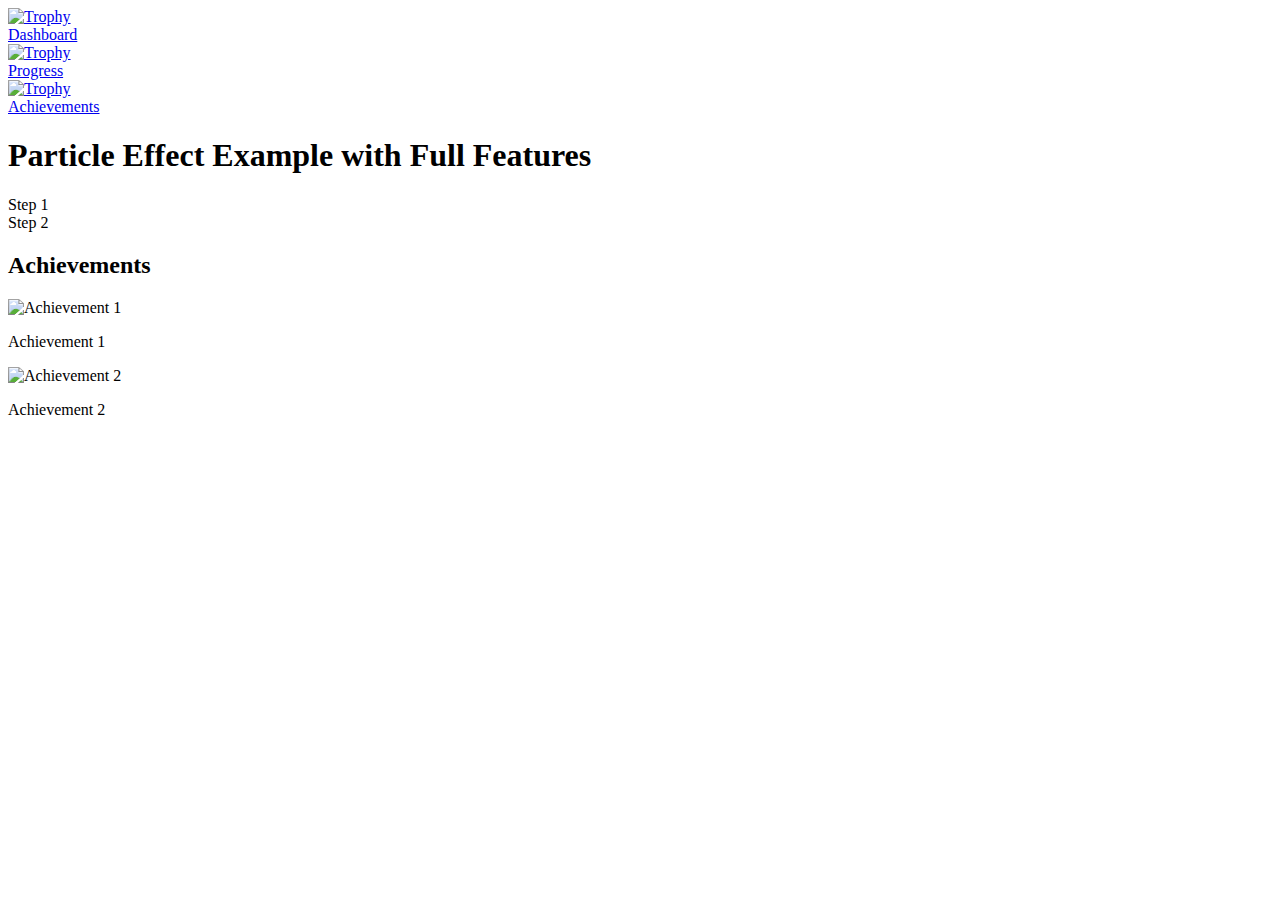
==== index.html @ f4ddac29 "Update index.html" ====
<!DOCTYPE html>
<html lang="en">
<head>
  <meta charset="UTF-8">
  <meta name="viewport" content="width=device-width, initial-scale=1.0">
  <title>Complete Page with Particle Effect</title>
  <!-- Link to External CSS -->
  <link rel="stylesheet" href="styles.css">
</head>
<body>
  <div class="tabbar">
    <a href="#" class="active">
      <div class="icon"><img class="trophy-icon" src="https://via.placeholder.com/30" alt="Trophy"></div>
      <span>Dashboard</span>
    </a>
    <a href="#">
      <div class="icon"><img class="trophy-icon" src="https://via.placeholder.com/30" alt="Trophy"></div>
      <span>Progress</span>
    </a>
    <a href="#">
      <div class="icon"><img class="trophy-icon" src="https://via.placeholder.com/30" alt="Trophy"></div>
      <span>Achievements</span>
    </a>
  </div>

  <div class="content">
    <header>
      <h1>Particle Effect Example with Full Features</h1>
    </header>

    <section>
      <div class="wizard-progress">
        <div class="step complete">
          <div class="node"></div>
          <span>Step 1</span>
        </div>
        <div class="line complete"></div>
        <div class="step in-progress">
          <div class="node"></div>
          <span>Step 2</span>
        </div>
      </div>
    </section>

    <section>
      <h2>Achievements</h2>
      <div class="achievements">
        <div class="achievement unlocked">
          <img class="unlocked" src="https://via.placeholder.com/200" alt="Achievement 1">
          <p>Achievement 1</p>
        </div>
        <div class="achievement locked">
          <img class="locked" src="https://via.placeholder.com/200" alt="Achievement 2">
          <p>Achievement 2</p>
        </div>
      </div>
    </section>
  </div>

  <!-- JavaScript for Particle Effect -->
  <script>
    document.addEventListener("DOMContentLoaded", function () {
      for (let i = 0; i < 100; i++) {
        let particle = document.createElement('div');
        particle.classList.add('particle');
        document.body.appendChild(particle);
        
        let size = Math.random() * 5 + 2 + 'px'; // Small particles
        let left = Math.random() * window.innerWidth + 'px';
        let top = Math.random() * window.innerHeight + 'px';
        let animationDelay = Math.random() * 10 + 's';
        
        particle.style.width = size;
        particle.style.height = size;
        particle.style.left = left;
        particle.style.top = top;
        particle.style.animationDelay = animationDelay;
      }
    });
  </script>
</body>
</html>
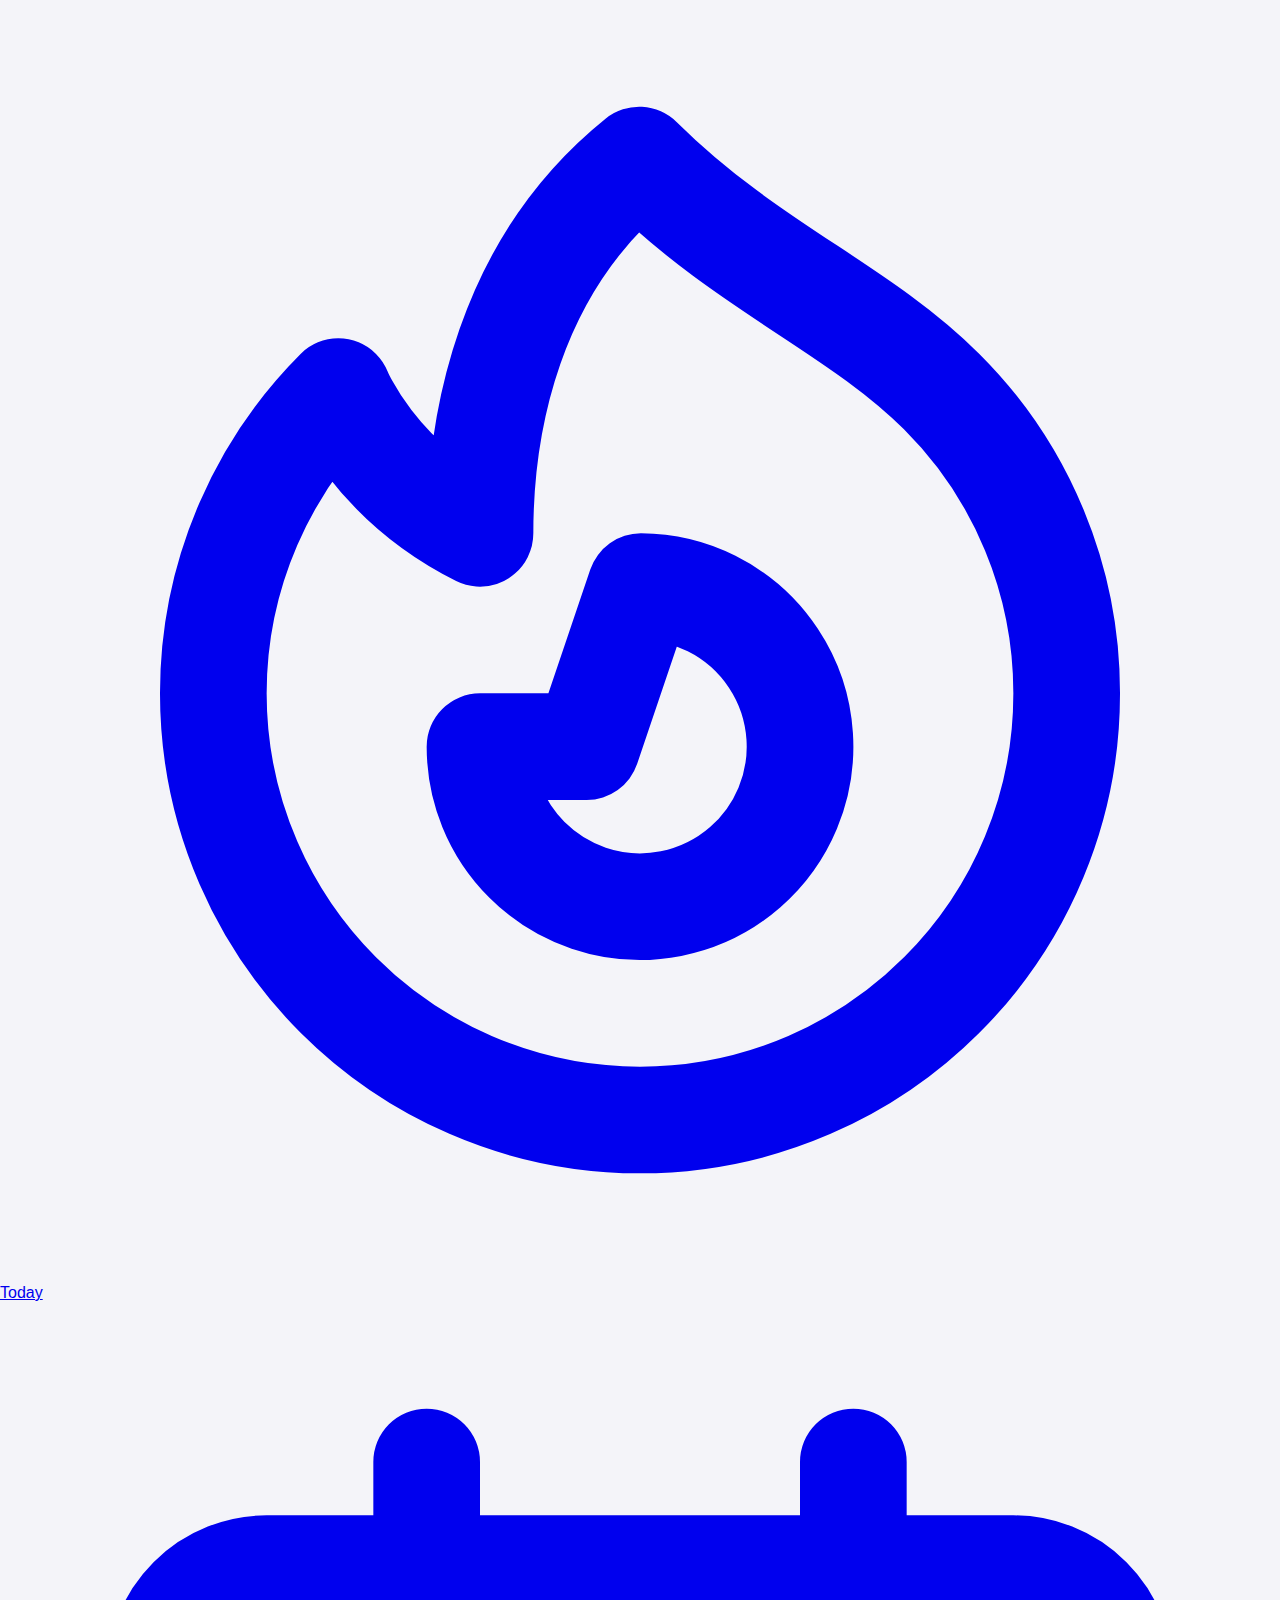
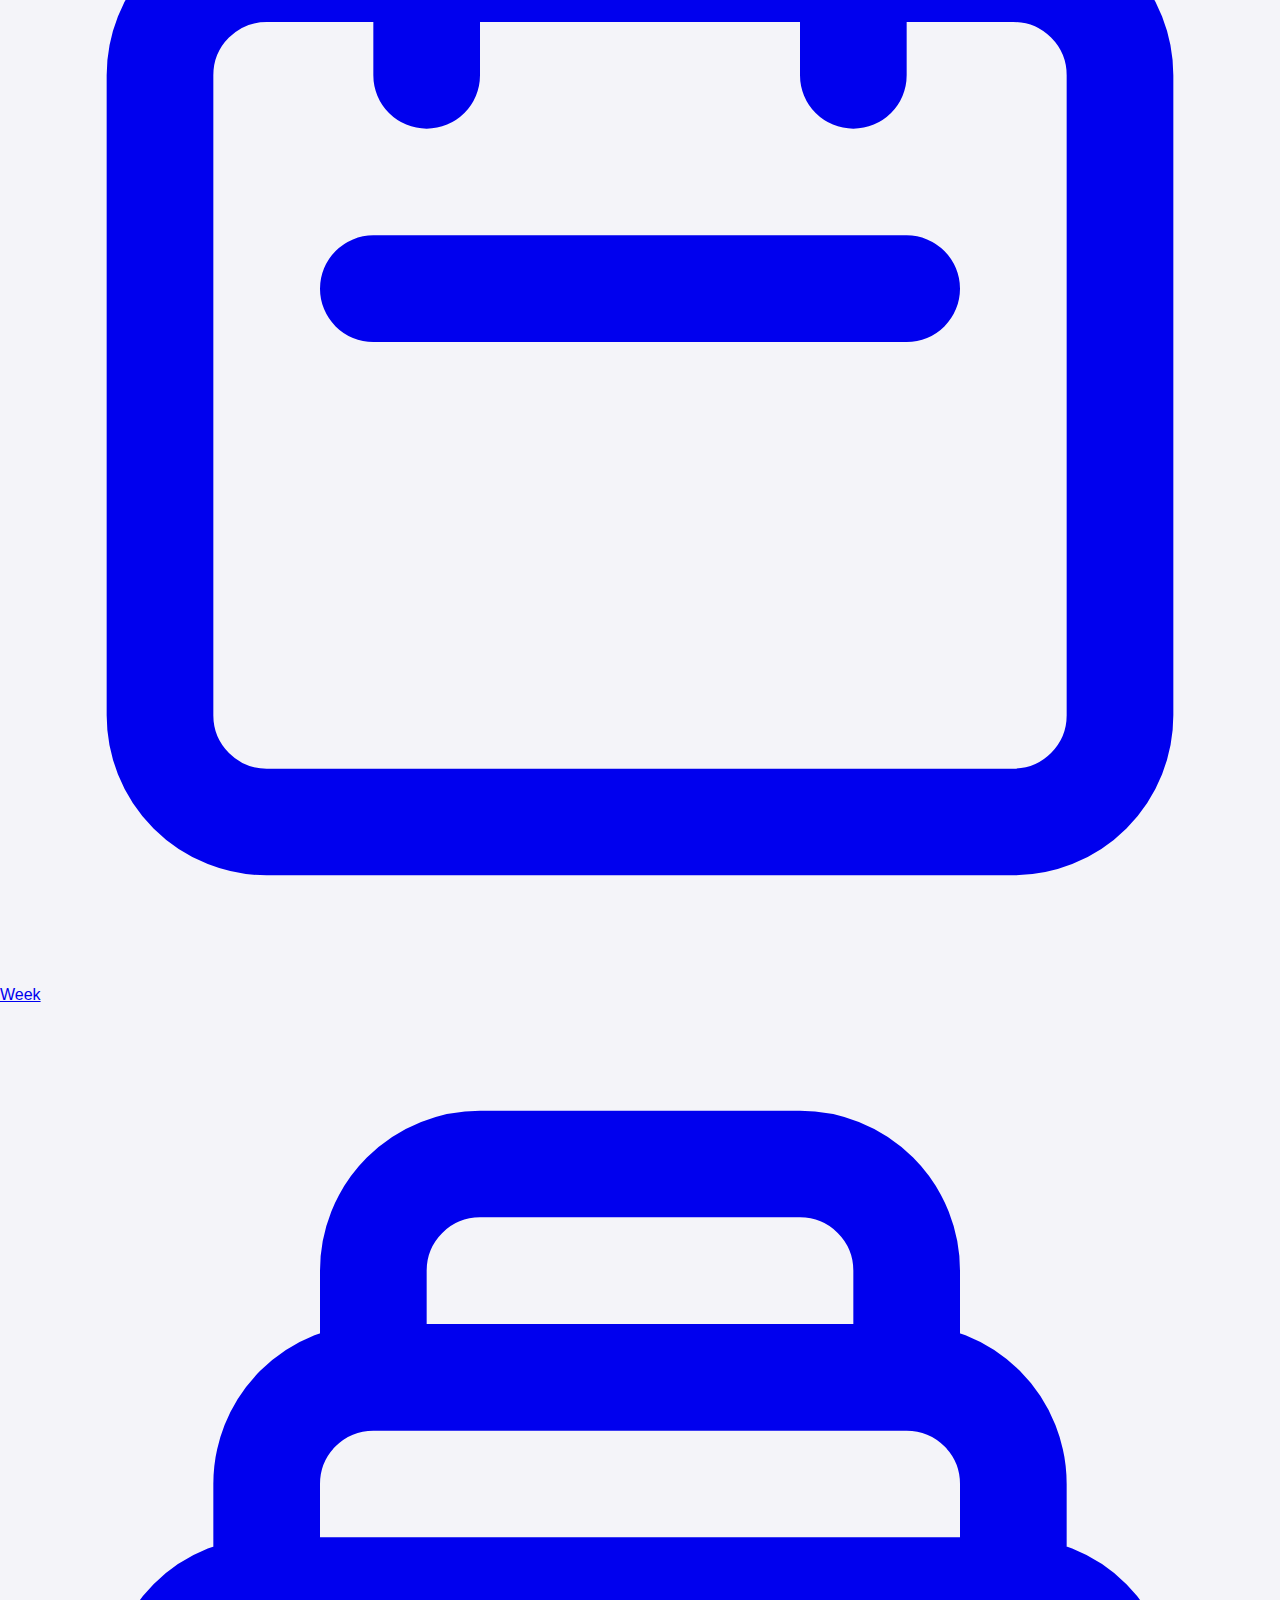
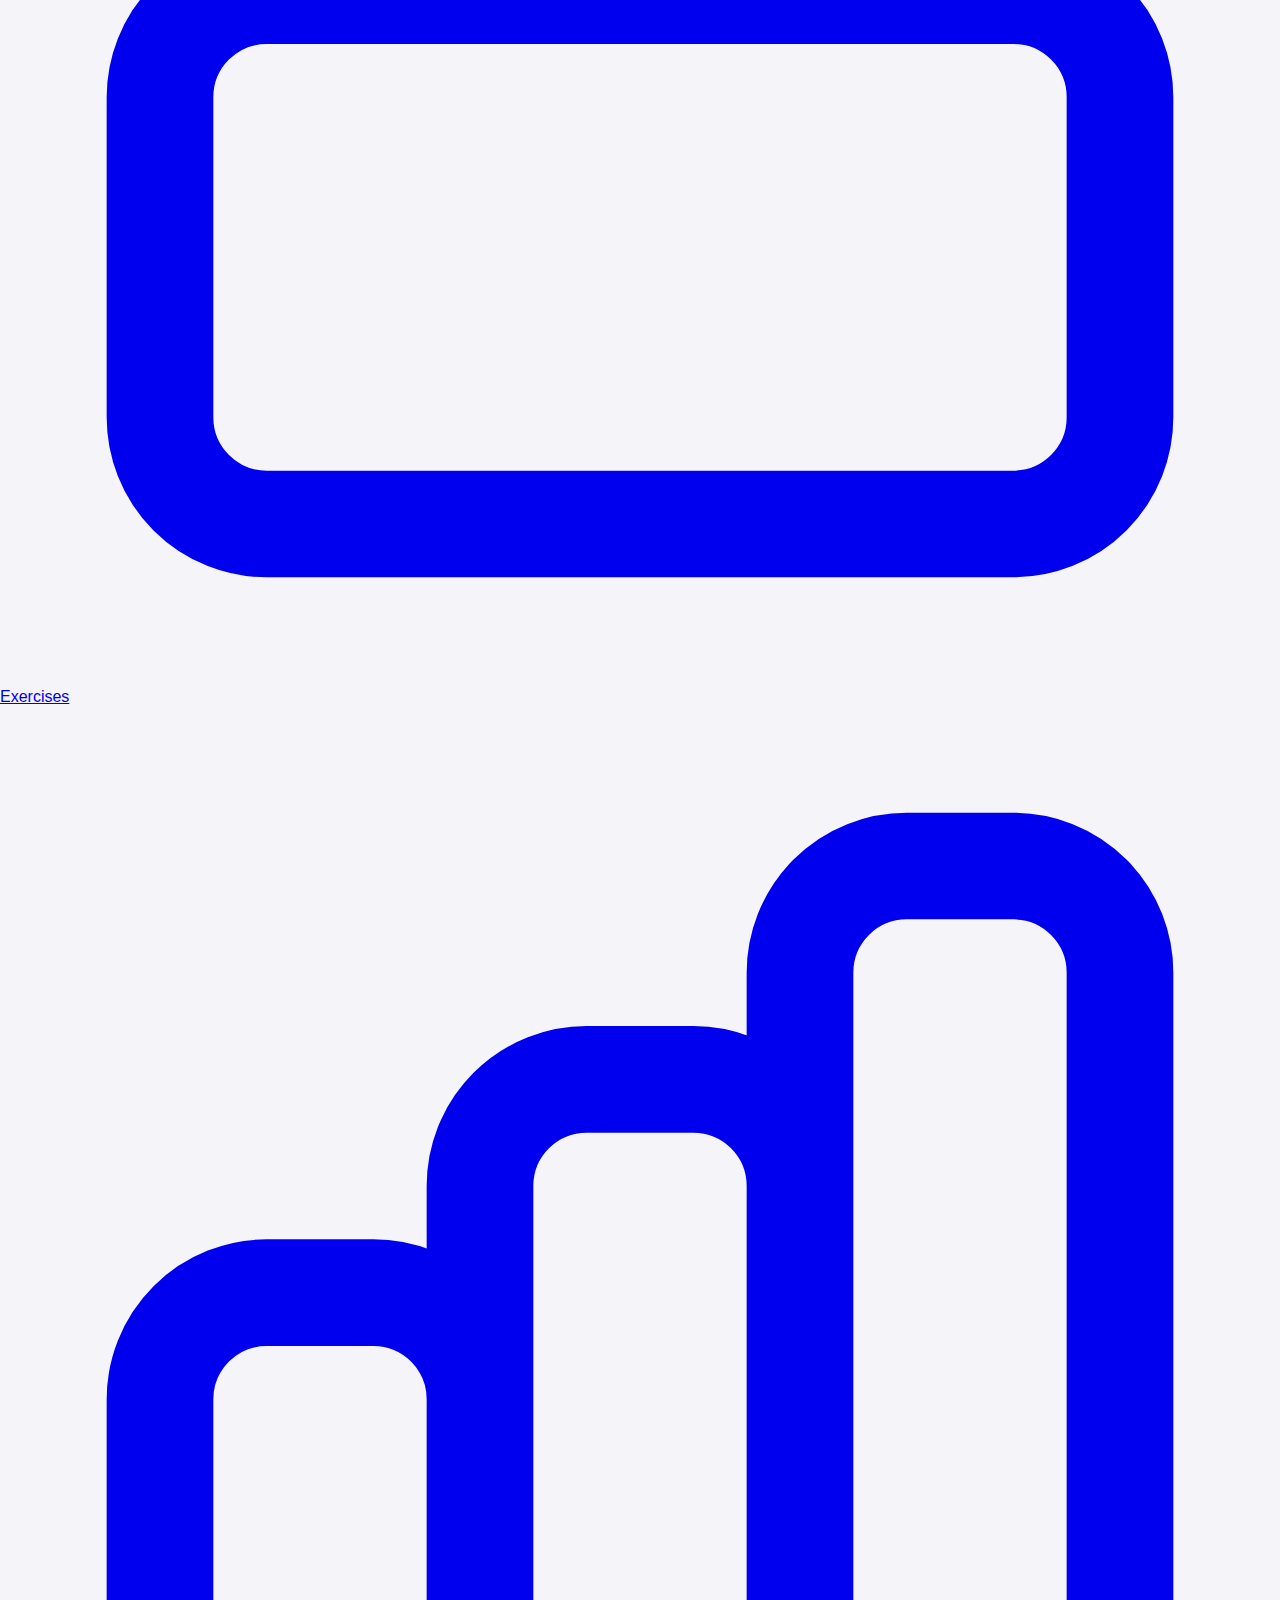
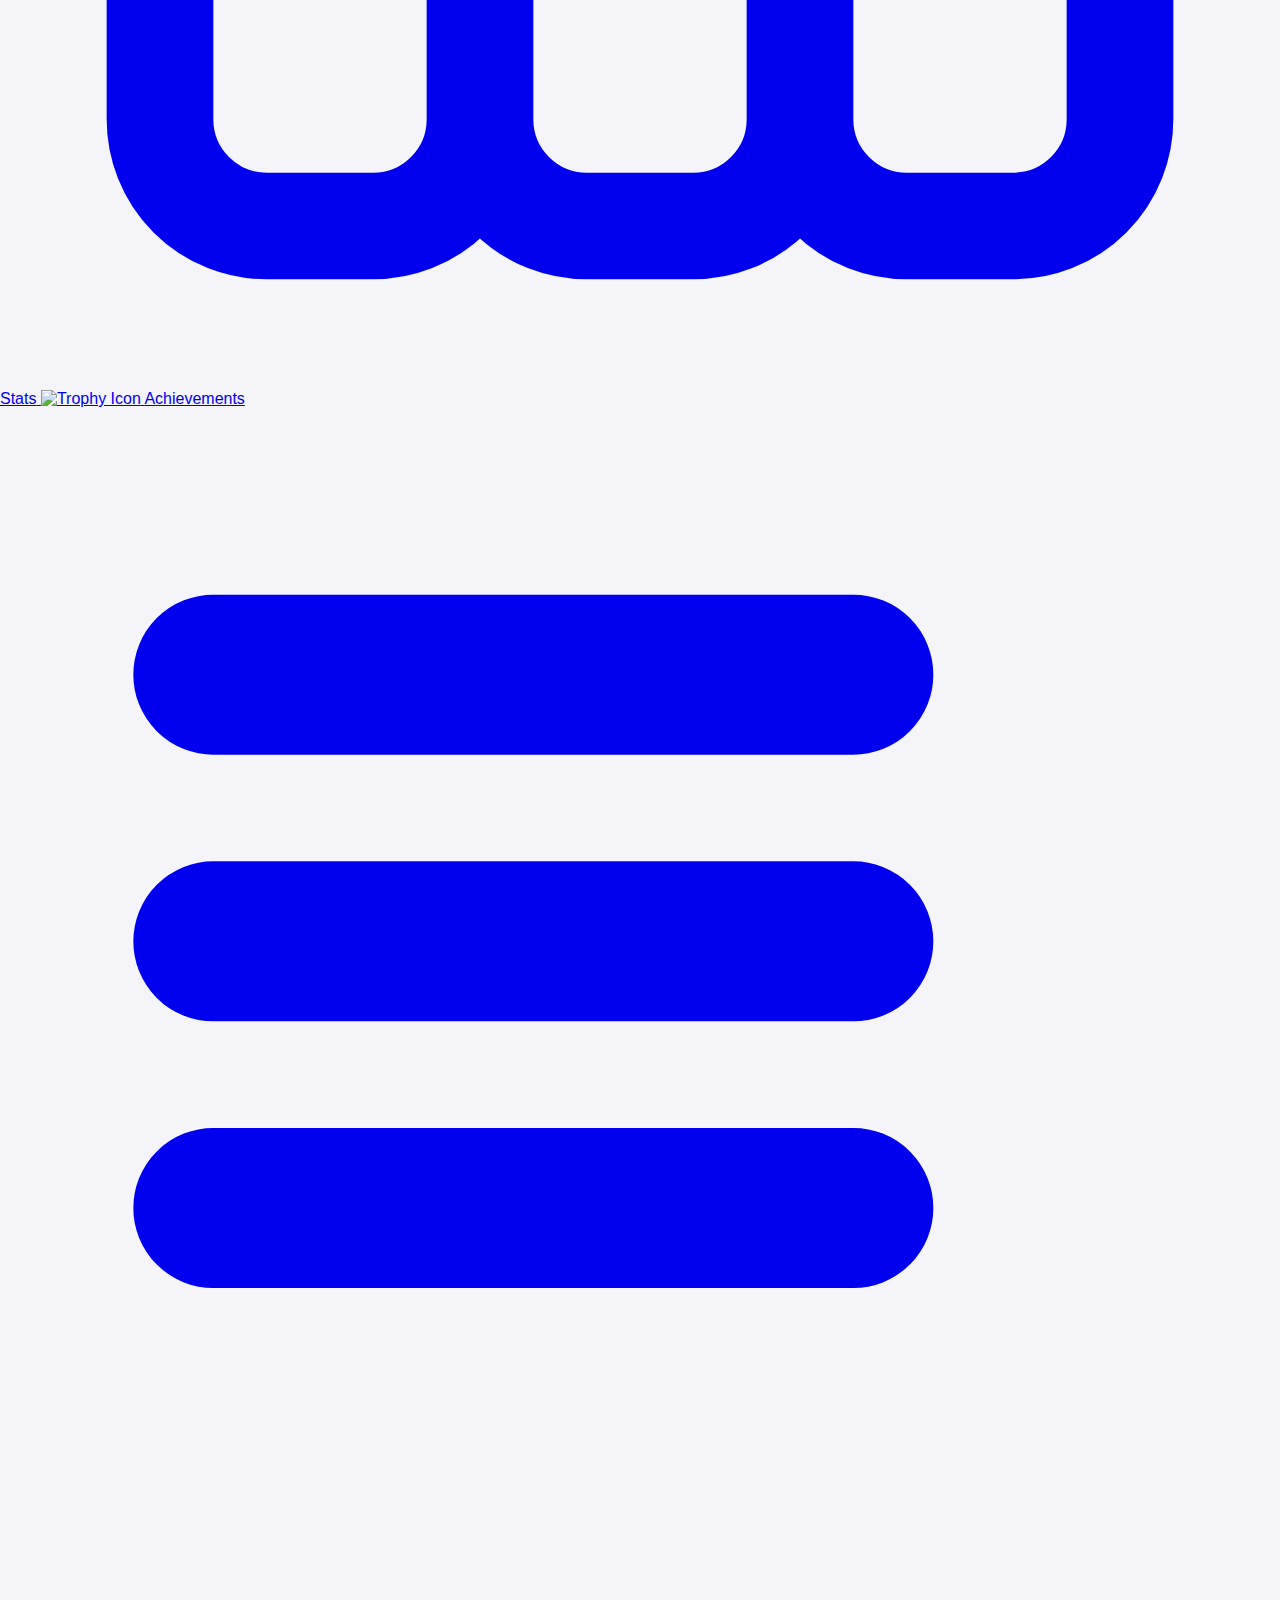
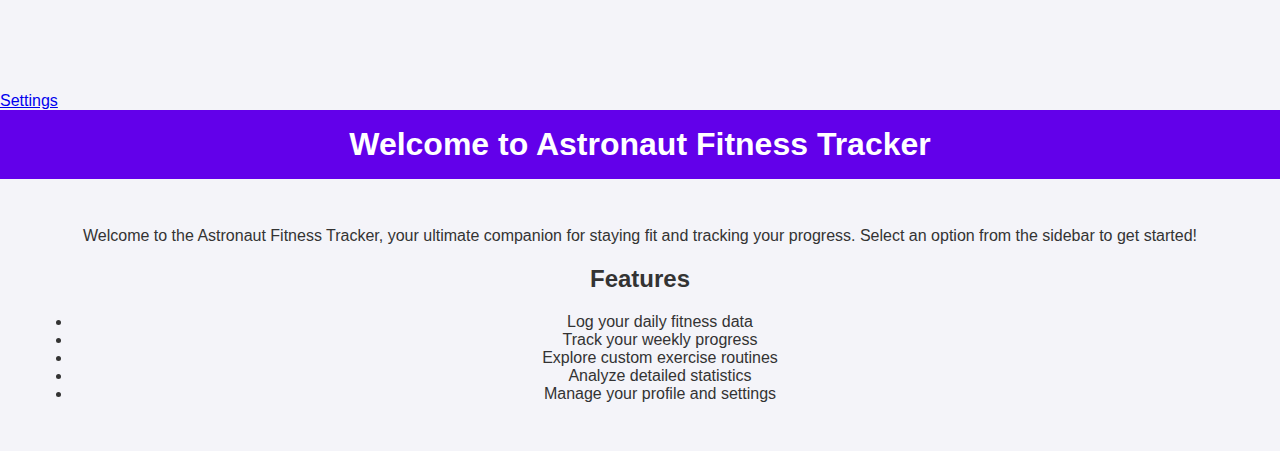
==== commit eb544055: "Update index.html" ====
--- a/index.html
+++ b/index.html
@@ -3,80 +3,75 @@
 <head>
   <meta charset="UTF-8">
   <meta name="viewport" content="width=device-width, initial-scale=1.0">
-  <title>Complete Page with Particle Effect</title>
-  <!-- Link to External CSS -->
+  <title>Today | Astronaut Fitness Tracker</title>
   <link rel="stylesheet" href="styles.css">
+  <script src="script.js" defer></script>
+  <!-- Font Awesome CSS -->
+  <link rel="stylesheet" href="https://cdnjs.cloudflare.com/ajax/libs/font-awesome/6.5.1/css/all.min.css"
+        integrity="sha512-DTOQO9RWCH3ppGqcWaEA1BIZOC6xxalwEsw9c2QQeAIftl+Vegovlnee1c9QX4TctnWMn13TZye+giMm8e2LwA=="
+        crossorigin="anonymous" referrerpolicy="no-referrer" />
 </head>
 <body>
-  <div class="tabbar">
-    <a href="#" class="active">
-      <div class="icon"><img class="trophy-icon" src="https://via.placeholder.com/30" alt="Trophy"></div>
-      <span>Dashboard</span>
+  <nav class="tabbar">
+    <a class="tab-link" href="today.html">
+      <svg xmlns="http://www.w3.org/2000/svg" class="icon" fill="none" viewBox="0 0 24 24" stroke="currentColor">
+        <path stroke-linecap="round" stroke-linejoin="round" stroke-width="2" d="M17.657 18.657A8 8 0 016.343 7.343S7 9 9 10c0-2 .5-5 2.986-7C14 5 16.09 5.777 17.656 7.343A7.975 7.975 0 0120 13a7.975 7.975 0 01-2.343 5.657z"></path>
+        <path stroke-linecap="round" stroke-linejoin="round" stroke-width="2" d="M9.879 16.121A3 3 0 1012.015 11L11 14H9c0 .768.293 1.536.879 2.121z"></path>
+      </svg>
+      <span>Today</span>
     </a>
-    <a href="#">
-      <div class="icon"><img class="trophy-icon" src="https://via.placeholder.com/30" alt="Trophy"></div>
-      <span>Progress</span>
+    <a class="tab-link" href="week.html">
+      <svg xmlns="http://www.w3.org/2000/svg" class="icon" fill="none" viewBox="0 0 24 24" stroke="currentColor">
+        <path stroke-linecap="round" stroke-linejoin="round" stroke-width="2" d="M8 7V3m8 4V3m-9 8h10M5 21h14a2 2 0 002-2V7a2 2 0 00-2-2H5a2 2 0 00-2 2v12a2 2 0 002 2z"></path>
+      </svg>
+      <span>Week</span>
     </a>
-    <a href="#">
-      <div class="icon"><img class="trophy-icon" src="https://via.placeholder.com/30" alt="Trophy"></div>
+    <a class="tab-link" href="exercises.html">
+      <svg xmlns="http://www.w3.org/2000/svg" class="icon" fill="none" viewBox="0 0 24 24" stroke="currentColor">
+        <path stroke-linecap="round" stroke-linejoin="round" stroke-width="2" d="M19 11H5m14 0a2 2 0 012 2v6a2 2 0 01-2 2H5a2 2 0 01-2-2v-6a2-2 0 012-2m14 0V9a2 2 0 00-2-2M5 11V9a2 2 0 012-2m0 0V5a2 2 0 012-2h6a2 2 0 012 2v2M7 7h10"></path>
+      </svg>
+      <span>Exercises</span>
+    </a>
+    <a class="tab-link" href="stats.html">
+      <svg xmlns="http://www.w3.org/2000/svg" class="icon" fill="none" viewBox="0 0 24 24" stroke="currentColor">
+        <path stroke-linecap="round" stroke-linejoin="round" stroke-width="2" d="M9 19v-6a2 2 0 00-2-2H5a2 2 0 00-2 2v6a2 2 0 002 2h2a2 2 0 002-2zm0 0V9a2 2 0 012-2h2a2 2 0 012 2v10m-6 0a2 2 0 002 2h2a2 2 0 002-2m0 0V5a2 2 0 012-2h2a2 2 0 012 2v14a2 2 0 01-2 2h-2a2-2 0 01-2-2z"></path>
+      </svg>
+      <span>Stats</span>
+    </a>
+    <a class="tab-link" href="achievements.html">
+      <img src="trophy.png" alt="Trophy Icon" class="trophy-icon">
       <span>Achievements</span>
     </a>
-  </div>
+    <a class="tab-link" href="settings.html">
+      <svg xmlns="http://www.w3.org/2000/svg" class="icon" fill="none" viewBox="0 0 24 24" stroke="currentColor">
+        <path fill-rule="evenodd" fill="currentColor" d="M3 5a1 1 0 011-1h12a1 1 0 110 2H4a1 1 0 01-1-1zM3 10a1 1 0 011-1h12a1 1 0 110 2H4a1 1 0 01-1-1zM3 15a1 1 0 011-1h12a1 1 0 110 2H4a1 1 0 01-1-1z" clip-rule="evenodd"></path>
+      </svg>
+      <span>Settings</span>
+    </a>
+</nav>
 
   <div class="content">
     <header>
-      <h1>Particle Effect Example with Full Features</h1>
+      <h1>Welcome to Astronaut Fitness Tracker</h1>
     </header>
-
-    <section>
-      <div class="wizard-progress">
-        <div class="step complete">
-          <div class="node"></div>
-          <span>Step 1</span>
-        </div>
-        <div class="line complete"></div>
-        <div class="step in-progress">
-          <div class="node"></div>
-          <span>Step 2</span>
-        </div>
-      </div>
-    </section>
-
-    <section>
-      <h2>Achievements</h2>
-      <div class="achievements">
-        <div class="achievement unlocked">
-          <img class="unlocked" src="https://via.placeholder.com/200" alt="Achievement 1">
-          <p>Achievement 1</p>
-        </div>
-        <div class="achievement locked">
-          <img class="locked" src="https://via.placeholder.com/200" alt="Achievement 2">
-          <p>Achievement 2</p>
-        </div>
-      </div>
-    </section>
+    <main>
+      <p>
+        Welcome to the Astronaut Fitness Tracker, your ultimate companion for staying fit and
+        tracking your progress. Select an option from the sidebar to get started!
+      </p>
+      <section>
+        <h2>Features</h2>
+        <ul>
+          <li>Log your daily fitness data</li>
+          <li>Track your weekly progress</li>
+          <li>Explore custom exercise routines</li>
+          <li>Analyze detailed statistics</li>
+          <li>Manage your profile and settings</li>
+        </ul>
+      </section>
+    </main>
   </div>
 
-  <!-- JavaScript for Particle Effect -->
-  <script>
-    document.addEventListener("DOMContentLoaded", function () {
-      for (let i = 0; i < 100; i++) {
-        let particle = document.createElement('div');
-        particle.classList.add('particle');
-        document.body.appendChild(particle);
-        
-        let size = Math.random() * 5 + 2 + 'px'; // Small particles
-        let left = Math.random() * window.innerWidth + 'px';
-        let top = Math.random() * window.innerHeight + 'px';
-        let animationDelay = Math.random() * 10 + 's';
-        
-        particle.style.width = size;
-        particle.style.height = size;
-        particle.style.left = left;
-        particle.style.top = top;
-        particle.style.animationDelay = animationDelay;
-      }
-    });
-  </script>
+  <script src="script.js"></script>
 </body>
 </html>
--- a/styles.css
+++ b/styles.css
@@ -0,0 +1,97 @@
+/* Base styling for Nebula Fitness */
+body {
+    font-family: Arial, sans-serif;
+    margin: 0;
+    padding: 0;
+    background-color: #f4f4f9;
+    color: #333;
+}
+
+header {
+    background-color: #6200ea;
+    color: white;
+    padding: 1rem;
+    text-align: center;
+}
+
+header h1 {
+    margin: 0;
+}
+
+nav ul {
+    list-style: none;
+    margin: 0;
+    padding: 0;
+    display: flex;
+    justify-content: center;
+    background-color: #3700b3;
+}
+
+nav ul li {
+    margin: 0 1rem;
+}
+
+nav ul li a {
+    text-decoration: none;
+    color: white;
+    font-weight: bold;
+    display: flex;
+    align-items: center;
+}
+
+nav ul li a:hover {
+    text-decoration: underline;
+}
+
+nav ul li a::before {
+    content: '';
+    display: inline-block;
+    width: 20px;
+    height: 20px;
+    margin-right: 8px;
+    background-size: contain;
+    background-repeat: no-repeat;
+}
+
+nav ul li a[href="index.html"]::before {
+    background-image: url('icons/home.png');
+}
+
+nav ul li a[href="today.html"]::before {
+    background-image: url('icons/today.png');
+}
+
+nav ul li a[href="week.html"]::before {
+    background-image: url('icons/week.png');
+}
+
+nav ul li a[href="stats.html"]::before {
+    background-image: url('icons/stats.png');
+}
+
+nav ul li a[href="achievements.html"]::before {
+    background-image: url('icons/achievements.png');
+}
+
+nav ul li a[href="exercises.html"]::before {
+    background-image: url('icons/exercises.png');
+}
+
+nav ul li a[href="settings.html"]::before {
+    background-image: url('icons/settings.png');
+}
+
+main {
+    padding: 2rem;
+    text-align: center;
+}
+
+footer {
+    background-color: #6200ea;
+    color: white;
+    text-align: center;
+    padding: 1rem;
+    position: fixed;
+    bottom: 0;
+    width: 100%;
+}
